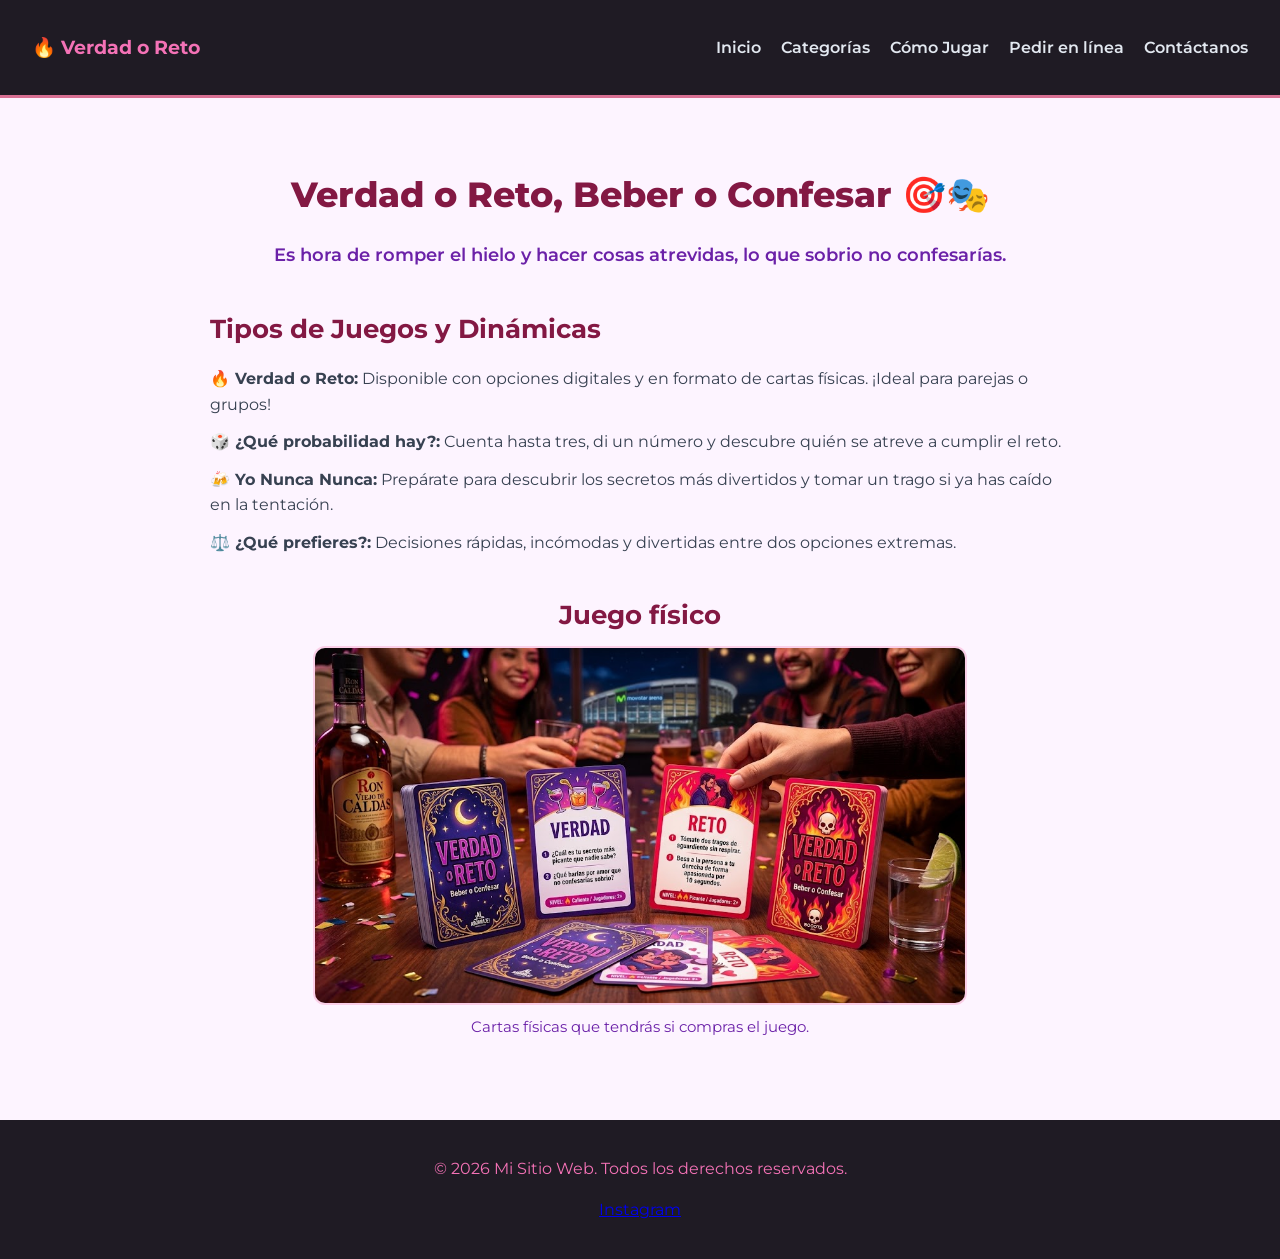
==== index.html @ 72c6db2f "Update index.html" ====
<!DOCTYPE html>
<html lang="es">
<head>
    <meta charset="UTF-8">
    <meta name="viewport" content="width=device-width, initial-scale=1.0">
    
    <link rel="preconnect" href="https://fonts.googleapis.com">
    <link rel="preconnect" href="https://fonts.gstatic.com" crossorigin>
    <link href="https://fonts.googleapis.com/css2?family=Montserrat:ital,wght@0,100..900;1,100..900&display=swap" rel="stylesheet">
    
    <link rel="stylesheet" href="styles/styles.css">
    <title>Verdad o Reto</title>
</head>
<body>

    <header>
        <p><strong>🔥 Verdad o Reto</strong></p>
        <nav>
            <ul class="nav-ul">
                <li><a href="index.html">Inicio</a></li>
                <li><a href="pages/categorias.html">Categorías</a></li>
                <li><a href="pages/como_jugar.html">Cómo Jugar</a></li>
                <li><a href="pages/pedirenlinea.html">Pedir en línea</a></li>
                <li><a href="pages/contacto.html">Contáctanos</a></li>
            </ul>
        </nav>
    </header>

    <main>
        
        <!-- Sección de Presentación -->
        <section class="hero">
            <h1>Verdad o Reto, Beber o Confesar 🎯🎭</h1>
            <p class="subtitulo-hero">Es hora de romper el hielo y hacer cosas atrevidas, lo que sobrio no confesarías.</p>
        </section>

        <!-- Sección de Información General -->
        <section class="seccion-info">
            <h2>Tipos de Juegos y Dinámicas</h2>
            <ul class="lista-juegos">
                <li>
                    <strong>🔥 Verdad o Reto:</strong> Disponible con opciones digitales y en formato de cartas físicas. ¡Ideal para parejas o grupos!
                </li>
                <li>
                    <strong>🎲 ¿Qué probabilidad hay?:</strong> Cuenta hasta tres, di un número y descubre quién se atreve a cumplir el reto.
                </li>
                <li>
                    <strong>🍻 Yo Nunca Nunca:</strong> Prepárate para descubrir los secretos más divertidos y tomar un trago si ya has caído en la tentación.
                </li>
                <li>
                    <strong>⚖️ ¿Qué prefieres?:</strong> Decisiones rápidas, incómodas y divertidas entre dos opciones extremas.
                </li>
            </ul>
        </section>

        <!-- Sección de Juego Físico con Imagen -->
        <section class="seccion-juego-fisico">
            <h2>Juego físico</h2>
            <figure>
                <img src="Assets/portada_.jpeg" alt="Fotografía del juego Verdad o Reto" class="img-portada">
                <figcaption>Cartas físicas que tendrás si compras el juego.</figcaption>
            </figure>
        </section>

    </main>

    <footer>
        <p class="p-footer">&copy; 2026 Mi Sitio Web. Todos los derechos reservados.</p>
        <ul>
           <li><a href="https://instagram.com/beber_o_confesar" target="_blank" rel="noopener noreferrer">Instagram</a></li>
        </ul>
    </footer>

</body>
</html>
---- styles/styles.css ----
/* ==========================================
   1. tipografia y base 
   ========================================== */
@import url('https://fonts.googleapis.com/css2?family=Montserrat:ital,wght@0,100..900;1,100..900&display=swap');

body {
    font-family: 'Montserrat', sans-serif;
    font-weight: 400;
    font-size: 16px;
    line-height: 1.6;
    background-color: #fdf4ff; /* Fondo sólido personalizado */
    color: #2b2b2b;
    margin: 0;
    padding: 0;
    min-height: 100vh;
    display: flex;
    flex-direction: column;
}

/* Tipografia global y jerarquoa */

h1, h2, h3, h4, p, li, label, span {
    font-family: 'Montserrat', sans-serif;
}

h1 { 
    color: #831843; /* Color Primario */
    font-size: 2.2rem;
    font-weight: 800;
    text-align: center;
    margin-bottom: 15px;
}

h2 { 
    color: #831843;
    font-size: 1.6rem;
    font-weight: 700;
    margin-top: 15px;
    margin-bottom: 10px;
}

h3 {
    color: #831843;
    font-size: 1.25rem;
    font-weight: 600;
}

p, li, label, span { 
    color: #4b5563;
    font-size: 1rem;
    font-weight: 400;
}

/* ==========================================
   2. navegación
   ========================================== */
header {
    background-color: #1f1b24; /* Color Secundario */
    color: #ffffff;
    padding: 1rem 2rem;
    display: flex;
    justify-content: space-between;
    align-items: center;
    border-bottom: 3px solid #d87093; /* Color Acento */
}

header p strong {
    color: #f472b6;
    font-size: 1.2rem;
}

.nav-ul {
    list-style: none;
    display: flex;
    gap: 20px;
    margin: 0;
    padding: 0;
}

.nav-ul li a { 
    color: #e2e8f0;
    text-decoration: none;
    font-weight: 600;
    transition: color 0.2s ease;
}

.nav-ul li a:hover {
    color: #d87093;
}

/* ==========================================
   3. contenidoss
   ========================================== */
main {
    max-width: 900px;
    margin: 40px auto;
    padding: 0 20px;
    flex: 1;
    width: 100%;
    box-sizing: border-box;
}

/* Inicio y Secciones */
.hero {
    margin-bottom: 40px;
    text-align: center;
}

.subtitulo-hero {
    color: #6b21a8;
    font-size: 1.1rem;
    font-weight: 600;
}

.seccion-info {
    margin-bottom: 40px;
    text-align: left;
}

.lista-juegos {
    list-style: none;
    padding: 0;
}

.lista-juegos li {
    margin-bottom: 12px;
    line-height: 1.6;
    color: #374151;
}

.seccion-juego-fisico {
    margin-bottom: 40px;
    text-align: center;
}

.seccion-juego-fisico figure {
    margin: 0;
}

.img-portada {
    max-width: 100%;
    width: 650px;
    border-radius: 12px;
    display: block;
    margin: 0 auto;
    border: 2px solid #fbcfe8;
}

figcaption {
    color: #6b21a8;
    font-size: 0.95rem;
    margin-top: 10px;
}

/* como jugar y reglas */
.lista-reglas {
    display: flex;
    flex-direction: column;
    gap: 15px;
}

.regla-item {
    background: #ffffff;
    padding: 16px 20px;
    border-radius: 12px;
    border: 1px solid #fbcfe8;
    display: flex;
    align-items: flex-start;
    gap: 16px;
}

.num-regla {
    background-color: #d87093;
    color: #ffffff;
    font-weight: bold;
    font-size: 1.1rem;
    min-width: 32px;
    height: 32px;
    border-radius: 50%;
    display: flex;
    align-items: center;
    justify-content: center;
    flex-shrink: 0;
}

.regla-item strong {
    color: #831843;
    font-size: 1.05rem;
    display: block;
    margin-bottom: 4px;
}

.regla-item p {
    margin: 0;
    color: #4b5563;
    font-size: 0.95rem;
    line-height: 1.4;
}

.caja-cierre-reglas {
    background-color: #ffffff;
    border: 2px dashed #d87093;
    padding: 25px;
    border-radius: 12px;
    text-align: center;
    margin-top: 20px;
}

.seccion-instruccion {
    margin-bottom: 40px;
    text-align: center;
}

.seccion-instruccion p {
    max-width: 750px;
    margin: 0 auto 20px auto;
    line-height: 1.6;
}

.seccion-instruccion figure {
    margin: 20px 0;
}

.img-instruccion {
    max-width: 100%;
    border-radius: 12px;
    display: block;
    margin: 0 auto;
}

/* ==========================================
   4. categorias
   ========================================== */
.subtitulo-catalogo {
    text-align: center;
    color: #701a75;
    margin-bottom: 40px;
    font-size: 1.1rem;
}

.cards-grid {
    display: grid;
    grid-template-columns: repeat(auto-fit, minmax(280px, 1fr));
    gap: 30px;
    margin-top: 20px;
}

.game-card {
    background: #ffffff;
    border: 2px solid #fbcfe8;
    border-radius: 16px;
    padding: 30px;
    display: flex;
    flex-direction: column;
    justify-content: flex-start;
    gap: 12px;
}

.game-card.featured {
    background-color: #faf5ff;
    border: 2px solid #c084fc;
}

.game-card h2,
.game-card .precio,
.game-card .descripcion {
    margin: 0;
}

.badge, .badge-special {
    background-color: #d87093;
    color: #ffffff;
    padding: 5px 12px;
    font-size: 0.8rem;
    font-weight: bold;
    border-radius: 20px;
    align-self: flex-start;
}

.badge-special {
    background-color: #9333ea;
}

.precio {
    font-size: 2rem;
    font-weight: bold;
    color: #831843;
}

.descripcion {
    color: #4b5563;
    font-size: 0.95rem;
}

.lista-categorias {
    list-style: none;
    padding: 0;
    margin: 10px 0;
}

.lista-categorias li {
    padding: 6px 0;
    border-bottom: 1px solid #f3e8ff;
    color: #374151;
    font-size: 0.9rem;
}

.btn-pedir {
    display: block;
    text-align: center;
    background-color: #d87093;
    color: #ffffff;
    text-decoration: none;
    padding: 12px;
    border-radius: 8px;
    font-weight: bold;
    transition: background-color 0.2s ease;
}

.btn-pedir:hover {
    background-color: #831843;
}

/* ==========================================
   5. pedir en línea, formulario  
   ========================================== */
form, .form-pedido {
    background: #ffffff;
    padding: 30px;
    border-radius: 16px;
    border: 2px solid #fbcfe8;
    margin-top: 20px;
}

form div, .campo-form {
    margin-bottom: 20px;
}

label {
    display: block;
    margin-bottom: 8px;
    font-weight: bold;
    color: #701a75;
}

input[type="text"],
input[type="email"],
input[type="tel"],
select,
textarea {
    width: 100%;
    padding: 12px;
    border: 2px solid #f472b6;
    border-radius: 8px;
    background-color: #ffffff;
    font-size: 1rem;
    box-sizing: border-box;
}

input:focus, select:focus, textarea:focus {
    outline: none;
    border-color: #831843;
}

button[type="submit"] {
    width: 100%;
    background-color: #d87093;
    color: #ffffff;
    border: none;
    padding: 14px;
    font-size: 1.1rem;
    font-weight: bold;
    border-radius: 8px;
    cursor: pointer;
    transition: background-color 0.2s ease;
}

button[type="submit"]:hover {
    background-color: #831843;
}

/* ==========================================
   6. pie de página
   ========================================== */
.seccion-categoria {
    margin-bottom: 35px;
}

.articulo-categoria {
    background: #ffffff;
    border: 2px solid #fbcfe8;
    border-radius: 16px;
    padding: 24px;
    margin-top: 15px;
}

.img-categoria {
    max-width: 100%;
    width: 500px;
    border-radius: 12px;
    display: block;
    margin: 0 auto;
}

footer {
    background-color: #1f1b24;
    color: #cbd5e1;
    text-align: center;
    padding: 20px;
    margin-top: auto;
}

footer ul {
    list-style: none;
    display: flex;
    justify-content: center;
    gap: 15px;
    padding: 0;
    margin-top: 10px;
}

.p-footer { 
    color: #f472b6;
}
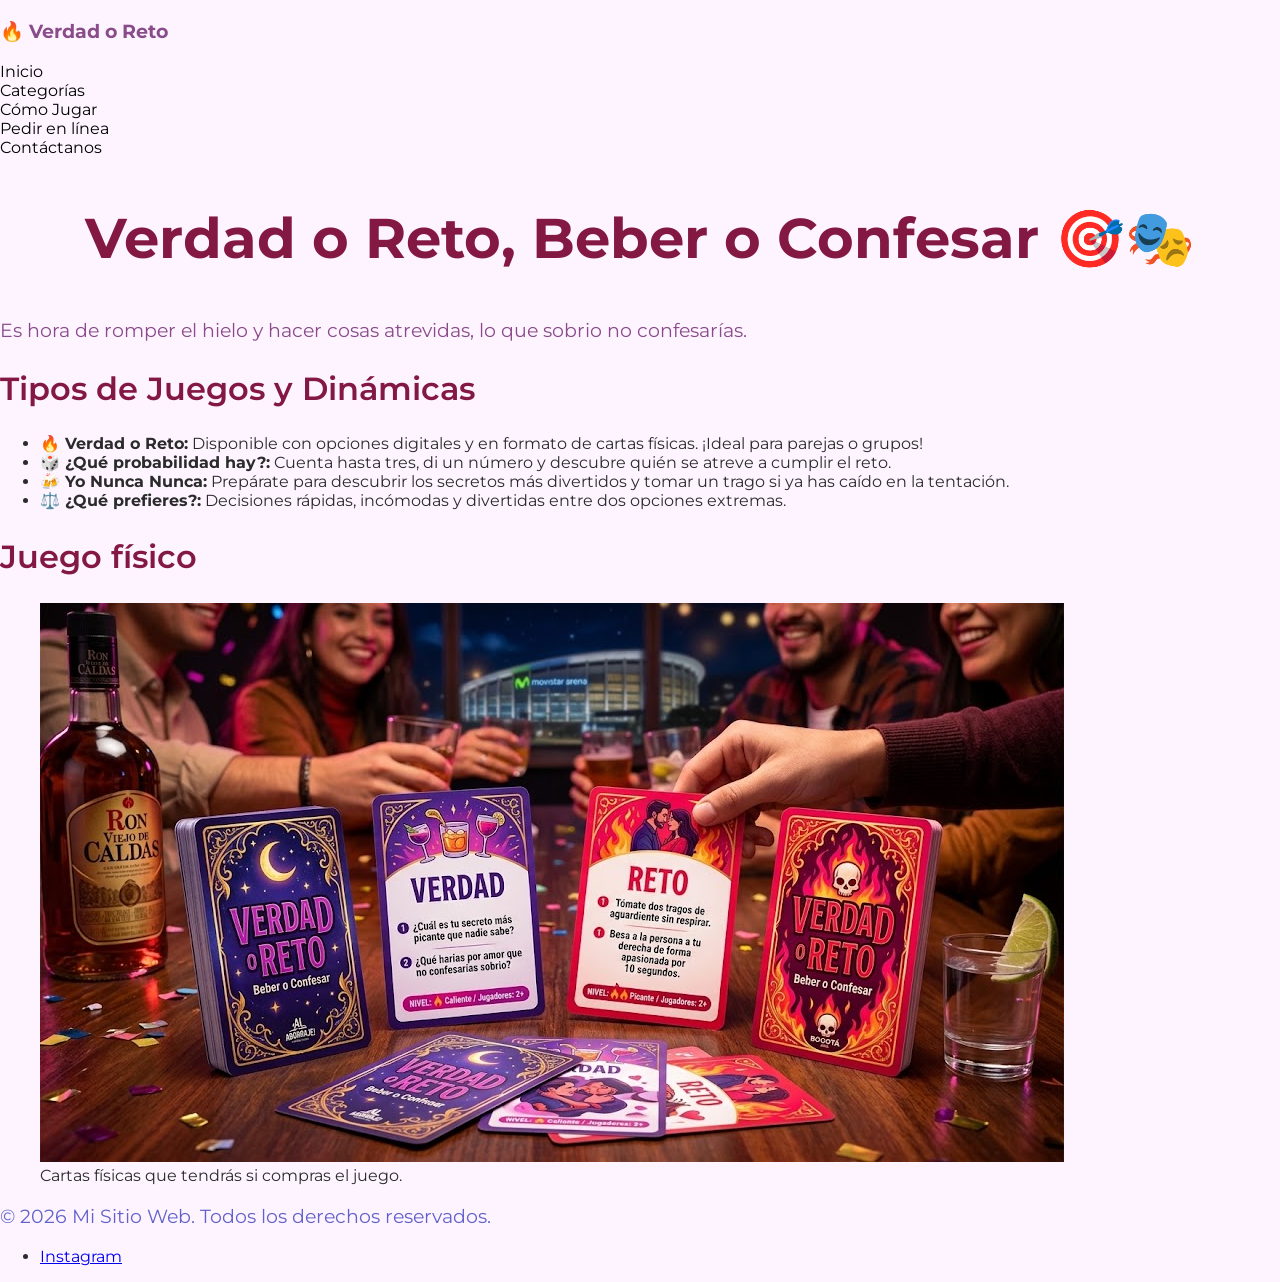
==== commit c58a11bf: "Update index.html" ====
--- a/index.html
+++ b/index.html
@@ -29,15 +29,15 @@
     <main>
         
         <!-- Sección de Presentación -->
-        <section class="hero">
+        <section>
             <h1>Verdad o Reto, Beber o Confesar 🎯🎭</h1>
-            <p class="subtitulo-hero">Es hora de romper el hielo y hacer cosas atrevidas, lo que sobrio no confesarías.</p>
+            <p>Es hora de romper el hielo y hacer cosas atrevidas, lo que sobrio no confesarías.</p>
         </section>
 
         <!-- Sección de Información General -->
-        <section class="seccion-info">
+        <section>
             <h2>Tipos de Juegos y Dinámicas</h2>
-            <ul class="lista-juegos">
+            <ul>
                 <li>
                     <strong>🔥 Verdad o Reto:</strong> Disponible con opciones digitales y en formato de cartas físicas. ¡Ideal para parejas o grupos!
                 </li>
@@ -54,10 +54,10 @@
         </section>
 
         <!-- Sección de Juego Físico con Imagen -->
-        <section class="seccion-juego-fisico">
+        <section>
             <h2>Juego físico</h2>
             <figure>
-                <img src="Assets/portada_.jpeg" alt="Fotografía del juego Verdad o Reto" class="img-portada">
+                <img src="Assets/portada_.jpeg" alt="Fotografía del juego Verdad o Reto">
                 <figcaption>Cartas físicas que tendrás si compras el juego.</figcaption>
             </figure>
         </section>
@@ -67,9 +67,12 @@
     <footer>
         <p class="p-footer">&copy; 2026 Mi Sitio Web. Todos los derechos reservados.</p>
         <ul>
-           <li><a href="https://instagram.com/beber_o_confesar" target="_blank" rel="noopener noreferrer">Instagram</a></li>
+            <li><a href="https://instagram.com/beber_o_confesar" target="_blank" rel="noopener noreferrer">Instagram</a></li>
         </ul>
     </footer>
 
 </body>
 </html>
+
+</body>
+</html>
--- a/styles/styles.css
+++ b/styles/styles.css
@@ -1,425 +1,56 @@
-
 /* ==========================================
-   1. tipografia y base 
+   Estilos generales y tipografía
    ========================================== */
 @import url('https://fonts.googleapis.com/css2?family=Montserrat:ital,wght@0,100..900;1,100..900&display=swap');
 
+/* 1rem = 16px */
 body {
-    font-family: 'Montserrat', sans-serif;
-    font-weight: 400;
-    font-size: 16px;
-    line-height: 1.6;
-    background-color: #fdf4ff; /* Fondo sólido personalizado */
+    font-family: "Montserrat", sans-serif;
+    background-color: #fdf4ff; /* Fondo personalizado sólido */
     color: #2b2b2b;
     margin: 0;
     padding: 0;
-    min-height: 100vh;
-    display: flex;
-    flex-direction: column;
 }
 
-/* Tipografia global y jerarquoa */
-
-h1, h2, h3, h4, p, li, label, span {
-    font-family: 'Montserrat', sans-serif;
-}
-
+/* ==========================================
+   Titulos y textos
+   ========================================== */
 h1 { 
-    color: #831843; /* Color Primario */
-    font-size: 2.2rem;
-    font-weight: 800;
+    color: #831843; /* Color primario en HEX */
+    font-size: 3.5rem;
+    font-weight: 700;
     text-align: center;
-    margin-bottom: 15px;
 }
 
 h2 { 
-    color: #831843;
-    font-size: 1.6rem;
-    font-weight: 700;
-    margin-top: 15px;
-    margin-bottom: 10px;
-}
-
-h3 {
-    color: #831843;
-    font-size: 1.25rem;
+    color: #831843; /* Color primario */
+    font-size: 2rem;
     font-weight: 600;
 }
 
-p, li, label, span { 
-    color: #4b5563;
-    font-size: 1rem;
+p { 
+    color: #894b89; /* Color secundario */
+    font-size: 1.2rem;
     font-weight: 400;
 }
 
 /* ==========================================
-   2. navegación
+   Navegación y pie de página
    ========================================== */
-header {
-    background-color: #1f1b24; /* Color Secundario */
-    color: #ffffff;
-    padding: 1rem 2rem;
-    display: flex;
-    justify-content: space-between;
-    align-items: center;
-    border-bottom: 3px solid #d87093; /* Color Acento */
-}
-
-header p strong {
-    color: #f472b6;
-    font-size: 1.2rem;
+.p-footer { 
+    color: #6262ca; /* Color de acento */
 }
 
 .nav-ul {
+    padding: 0;
+    margin: 0;
+}
+
+.nav-ul li { 
     list-style: none;
-    display: flex;
-    gap: 20px;
-    margin: 0;
-    padding: 0;
 }
 
 .nav-ul li a { 
-    color: #e2e8f0;
+    color: #000000;
     text-decoration: none;
-    font-weight: 600;
-    transition: color 0.2s ease;
 }
-
-.nav-ul li a:hover {
-    color: #d87093;
-}
-
-/* ==========================================
-   3. contenidoss
-   ========================================== */
-main {
-    max-width: 900px;
-    margin: 40px auto;
-    padding: 0 20px;
-    flex: 1;
-    width: 100%;
-    box-sizing: border-box;
-}
-
-/* Inicio y Secciones */
-.hero {
-    margin-bottom: 40px;
-    text-align: center;
-}
-
-.subtitulo-hero {
-    color: #6b21a8;
-    font-size: 1.1rem;
-    font-weight: 600;
-}
-
-.seccion-info {
-    margin-bottom: 40px;
-    text-align: left;
-}
-
-.lista-juegos {
-    list-style: none;
-    padding: 0;
-}
-
-.lista-juegos li {
-    margin-bottom: 12px;
-    line-height: 1.6;
-    color: #374151;
-}
-
-.seccion-juego-fisico {
-    margin-bottom: 40px;
-    text-align: center;
-}
-
-.seccion-juego-fisico figure {
-    margin: 0;
-}
-
-.img-portada {
-    max-width: 100%;
-    width: 650px;
-    border-radius: 12px;
-    display: block;
-    margin: 0 auto;
-    border: 2px solid #fbcfe8;
-}
-
-figcaption {
-    color: #6b21a8;
-    font-size: 0.95rem;
-    margin-top: 10px;
-}
-
-/* como jugar y reglas */
-.lista-reglas {
-    display: flex;
-    flex-direction: column;
-    gap: 15px;
-}
-
-.regla-item {
-    background: #ffffff;
-    padding: 16px 20px;
-    border-radius: 12px;
-    border: 1px solid #fbcfe8;
-    display: flex;
-    align-items: flex-start;
-    gap: 16px;
-}
-
-.num-regla {
-    background-color: #d87093;
-    color: #ffffff;
-    font-weight: bold;
-    font-size: 1.1rem;
-    min-width: 32px;
-    height: 32px;
-    border-radius: 50%;
-    display: flex;
-    align-items: center;
-    justify-content: center;
-    flex-shrink: 0;
-}
-
-.regla-item strong {
-    color: #831843;
-    font-size: 1.05rem;
-    display: block;
-    margin-bottom: 4px;
-}
-
-.regla-item p {
-    margin: 0;
-    color: #4b5563;
-    font-size: 0.95rem;
-    line-height: 1.4;
-}
-
-.caja-cierre-reglas {
-    background-color: #ffffff;
-    border: 2px dashed #d87093;
-    padding: 25px;
-    border-radius: 12px;
-    text-align: center;
-    margin-top: 20px;
-}
-
-.seccion-instruccion {
-    margin-bottom: 40px;
-    text-align: center;
-}
-
-.seccion-instruccion p {
-    max-width: 750px;
-    margin: 0 auto 20px auto;
-    line-height: 1.6;
-}
-
-.seccion-instruccion figure {
-    margin: 20px 0;
-}
-
-.img-instruccion {
-    max-width: 100%;
-    border-radius: 12px;
-    display: block;
-    margin: 0 auto;
-}
-
-/* ==========================================
-   4. categorias
-   ========================================== */
-.subtitulo-catalogo {
-    text-align: center;
-    color: #701a75;
-    margin-bottom: 40px;
-    font-size: 1.1rem;
-}
-
-.cards-grid {
-    display: grid;
-    grid-template-columns: repeat(auto-fit, minmax(280px, 1fr));
-    gap: 30px;
-    margin-top: 20px;
-}
-
-.game-card {
-    background: #ffffff;
-    border: 2px solid #fbcfe8;
-    border-radius: 16px;
-    padding: 30px;
-    display: flex;
-    flex-direction: column;
-    justify-content: flex-start;
-    gap: 12px;
-}
-
-.game-card.featured {
-    background-color: #faf5ff;
-    border: 2px solid #c084fc;
-}
-
-.game-card h2,
-.game-card .precio,
-.game-card .descripcion {
-    margin: 0;
-}
-
-.badge, .badge-special {
-    background-color: #d87093;
-    color: #ffffff;
-    padding: 5px 12px;
-    font-size: 0.8rem;
-    font-weight: bold;
-    border-radius: 20px;
-    align-self: flex-start;
-}
-
-.badge-special {
-    background-color: #9333ea;
-}
-
-.precio {
-    font-size: 2rem;
-    font-weight: bold;
-    color: #831843;
-}
-
-.descripcion {
-    color: #4b5563;
-    font-size: 0.95rem;
-}
-
-.lista-categorias {
-    list-style: none;
-    padding: 0;
-    margin: 10px 0;
-}
-
-.lista-categorias li {
-    padding: 6px 0;
-    border-bottom: 1px solid #f3e8ff;
-    color: #374151;
-    font-size: 0.9rem;
-}
-
-.btn-pedir {
-    display: block;
-    text-align: center;
-    background-color: #d87093;
-    color: #ffffff;
-    text-decoration: none;
-    padding: 12px;
-    border-radius: 8px;
-    font-weight: bold;
-    transition: background-color 0.2s ease;
-}
-
-.btn-pedir:hover {
-    background-color: #831843;
-}
-
-/* ==========================================
-   5. pedir en línea, formulario  
-   ========================================== */
-form, .form-pedido {
-    background: #ffffff;
-    padding: 30px;
-    border-radius: 16px;
-    border: 2px solid #fbcfe8;
-    margin-top: 20px;
-}
-
-form div, .campo-form {
-    margin-bottom: 20px;
-}
-
-label {
-    display: block;
-    margin-bottom: 8px;
-    font-weight: bold;
-    color: #701a75;
-}
-
-input[type="text"],
-input[type="email"],
-input[type="tel"],
-select,
-textarea {
-    width: 100%;
-    padding: 12px;
-    border: 2px solid #f472b6;
-    border-radius: 8px;
-    background-color: #ffffff;
-    font-size: 1rem;
-    box-sizing: border-box;
-}
-
-input:focus, select:focus, textarea:focus {
-    outline: none;
-    border-color: #831843;
-}
-
-button[type="submit"] {
-    width: 100%;
-    background-color: #d87093;
-    color: #ffffff;
-    border: none;
-    padding: 14px;
-    font-size: 1.1rem;
-    font-weight: bold;
-    border-radius: 8px;
-    cursor: pointer;
-    transition: background-color 0.2s ease;
-}
-
-button[type="submit"]:hover {
-    background-color: #831843;
-}
-
-/* ==========================================
-   6. pie de página
-   ========================================== */
-.seccion-categoria {
-    margin-bottom: 35px;
-}
-
-.articulo-categoria {
-    background: #ffffff;
-    border: 2px solid #fbcfe8;
-    border-radius: 16px;
-    padding: 24px;
-    margin-top: 15px;
-}
-
-.img-categoria {
-    max-width: 100%;
-    width: 500px;
-    border-radius: 12px;
-    display: block;
-    margin: 0 auto;
-}
-
-footer {
-    background-color: #1f1b24;
-    color: #cbd5e1;
-    text-align: center;
-    padding: 20px;
-    margin-top: auto;
-}
-
-footer ul {
-    list-style: none;
-    display: flex;
-    justify-content: center;
-    gap: 15px;
-    padding: 0;
-    margin-top: 10px;
-}
-
-.p-footer { 
-    color: #f472b6;
-}
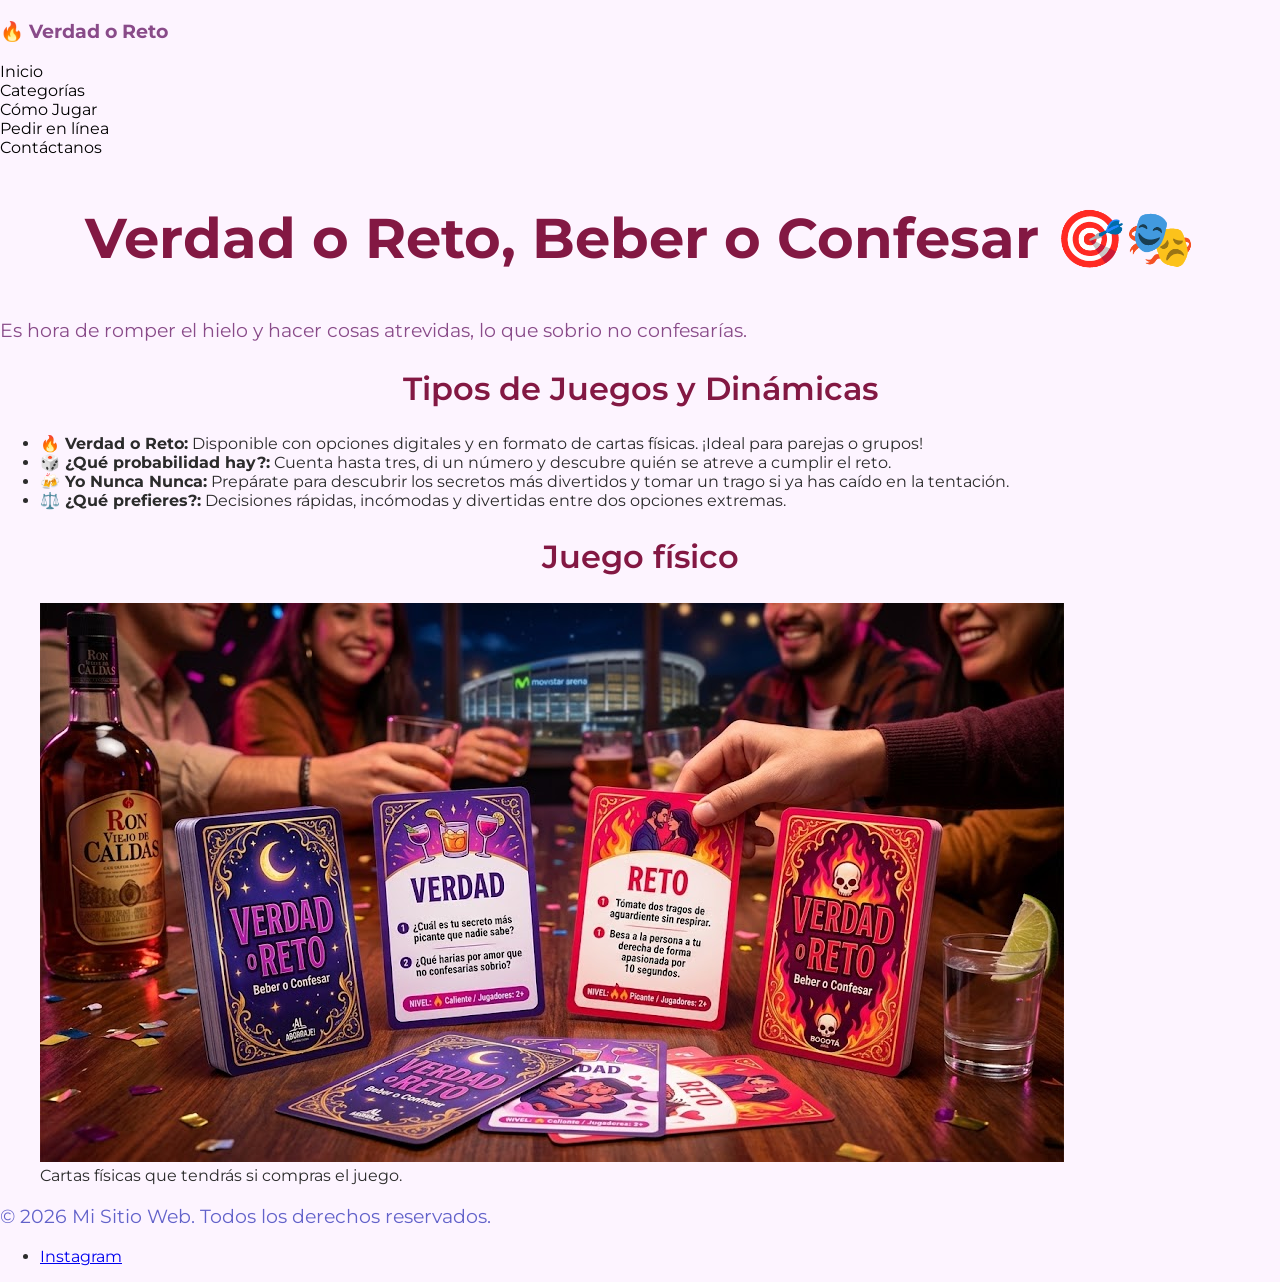
==== commit d2298113: "Add files via upload" ====
--- a/index.html
+++ b/index.html
@@ -72,7 +72,4 @@
     </footer>
 
 </body>
-</html>
-
-</body>
-</html>
+</html>
--- a/styles/styles.css
+++ b/styles/styles.css
@@ -26,6 +26,7 @@
     color: #831843; /* Color primario */
     font-size: 2rem;
     font-weight: 600;
+     text-align: center;
 }
 
 p { 
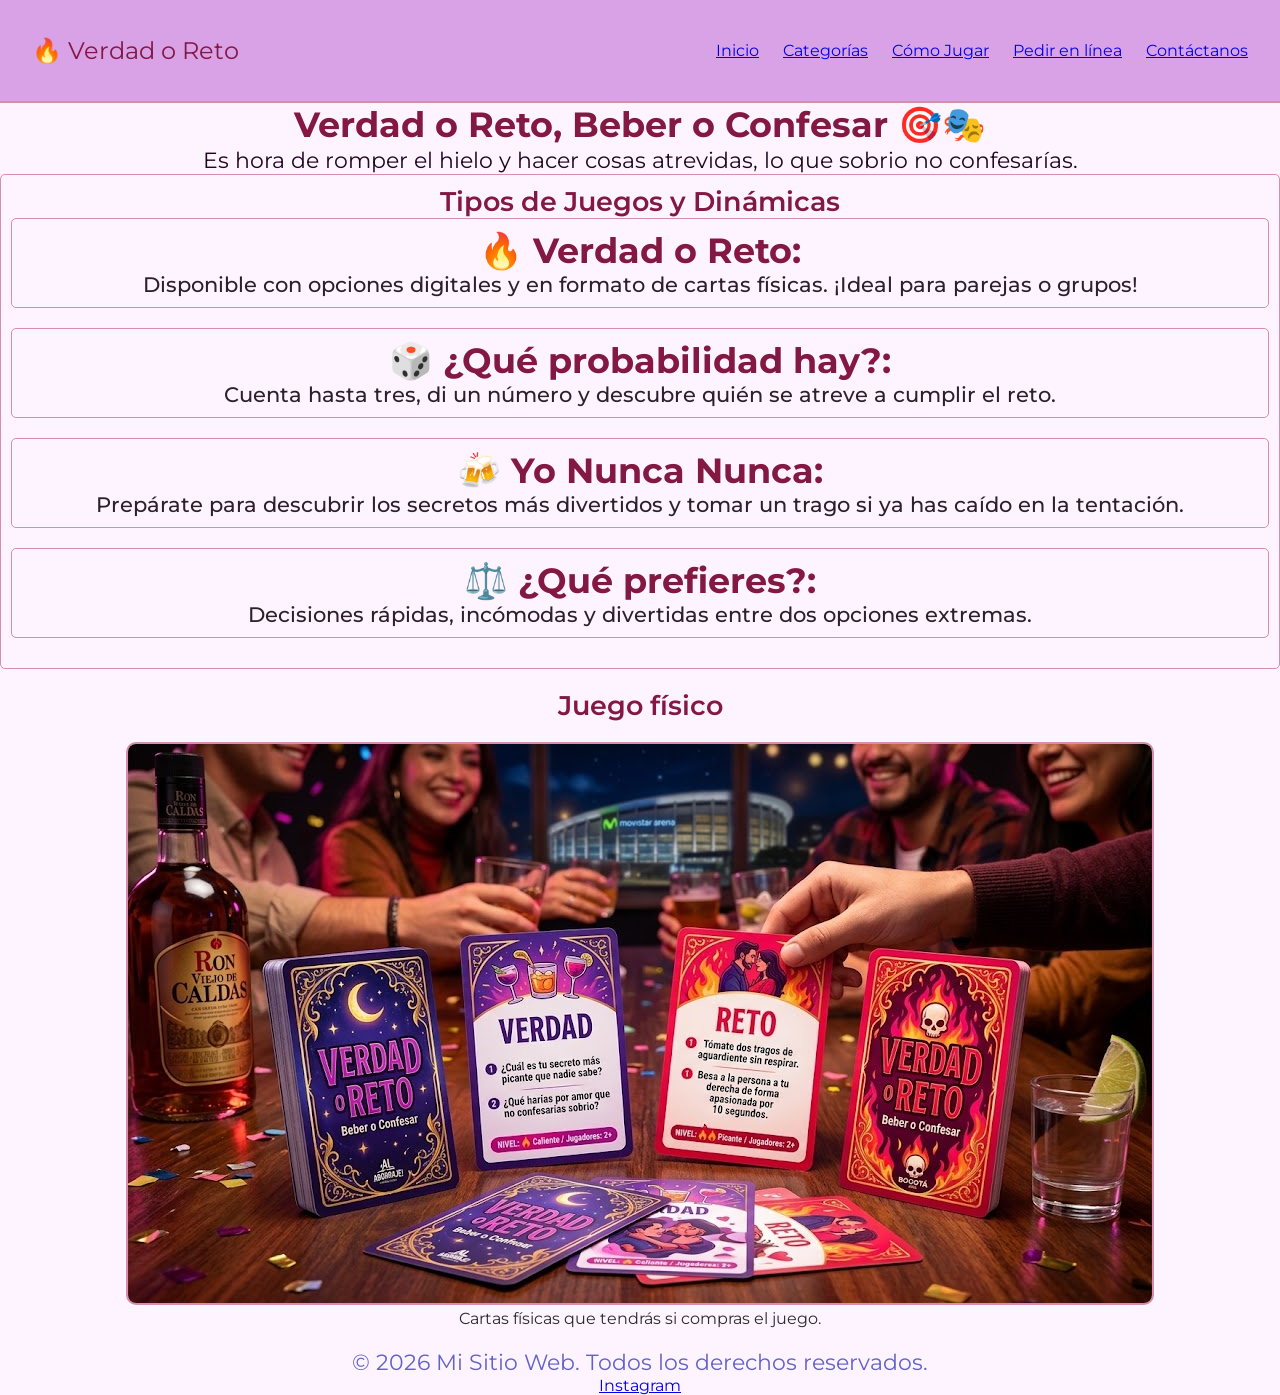
==== commit 794bb59b: "Update index.html" ====
--- a/index.html
+++ b/index.html
@@ -4,17 +4,15 @@
     <meta charset="UTF-8">
     <meta name="viewport" content="width=device-width, initial-scale=1.0">
     
-    <link rel="preconnect" href="https://fonts.googleapis.com">
-    <link rel="preconnect" href="https://fonts.gstatic.com" crossorigin>
-    <link href="https://fonts.googleapis.com/css2?family=Montserrat:ital,wght@0,100..900;1,100..900&display=swap" rel="stylesheet">
-    
+
     <link rel="stylesheet" href="styles/styles.css">
     <title>Verdad o Reto</title>
 </head>
 <body>
 
-    <header>
-        <p><strong>🔥 Verdad o Reto</strong></p>
+<header class="header">
+    <div class="nav">
+        <div class="logo"><strong>🔥 Verdad o Reto</strong></div>
         <nav>
             <ul class="nav-ul">
                 <li><a href="index.html">Inicio</a></li>
@@ -24,7 +22,8 @@
                 <li><a href="pages/contacto.html">Contáctanos</a></li>
             </ul>
         </nav>
-    </header>
+    </div>
+</header>
 
     <main>
         
@@ -35,20 +34,20 @@
         </section>
 
         <!-- Sección de Información General -->
-        <section>
+        <section class="presentation">
             <h2>Tipos de Juegos y Dinámicas</h2>
             <ul>
-                <li>
-                    <strong>🔥 Verdad o Reto:</strong> Disponible con opciones digitales y en formato de cartas físicas. ¡Ideal para parejas o grupos!
+                <li class="juego-section">
+                    <h1>🔥 Verdad o Reto:</h1> <h3>Disponible con opciones digitales y en formato de cartas físicas. ¡Ideal para parejas o grupos!</h3>
                 </li>
-                <li>
-                    <strong>🎲 ¿Qué probabilidad hay?:</strong> Cuenta hasta tres, di un número y descubre quién se atreve a cumplir el reto.
+                <li class="juego-section">
+                    <h1>🎲 ¿Qué probabilidad hay?:</h1> <h3> Cuenta hasta tres, di un número y descubre quién se atreve a cumplir el reto.</h3>
                 </li>
-                <li>
-                    <strong>🍻 Yo Nunca Nunca:</strong> Prepárate para descubrir los secretos más divertidos y tomar un trago si ya has caído en la tentación.
+                <li class="juego-section">
+                    <h1>🍻 Yo Nunca Nunca:</h1> <h3>Prepárate para descubrir los secretos más divertidos y tomar un trago si ya has caído en la tentación.</h3>
                 </li>
-                <li>
-                    <strong>⚖️ ¿Qué prefieres?:</strong> Decisiones rápidas, incómodas y divertidas entre dos opciones extremas.
+                <li class="juego-section">
+                    <h1>⚖️ ¿Qué prefieres?:</h1> <h3>Decisiones rápidas, incómodas y divertidas entre dos opciones extremas.</h3>
                 </li>
             </ul>
         </section>
@@ -56,7 +55,7 @@
         <!-- Sección de Juego Físico con Imagen -->
         <section>
             <h2>Juego físico</h2>
-            <figure>
+            <figure class="images-1">
                 <img src="Assets/portada_.jpeg" alt="Fotografía del juego Verdad o Reto">
                 <figcaption>Cartas físicas que tendrás si compras el juego.</figcaption>
             </figure>
@@ -72,4 +71,4 @@
     </footer>
 
 </body>
-</html>+</html>
--- a/styles/styles.css
+++ b/styles/styles.css
@@ -2,6 +2,15 @@
    Estilos generales y tipografía
    ========================================== */
 @import url('https://fonts.googleapis.com/css2?family=Montserrat:ital,wght@0,100..900;1,100..900&display=swap');
+
+* {
+    margin: 0;
+    padding: 0;
+    box-sizing: border-box;
+}
+* { 
+    list-style: none;
+}
 
 /* 1rem = 16px */
 body {
@@ -12,27 +21,90 @@
     padding: 0;
 }
 
+header {
+    background-color: #d9a1e6; /* fondo */
+    padding: 1.25rem 0;
+    text-align: center;
+    border-bottom: 0.125rem solid #d68eab; /* Linea de separacion */
+}
+.nav {
+  display: flex;
+  justify-content: space-between;
+  align-items: center;
+  padding: 1rem 2rem;
+}   
+.nav-ul {
+  display: flex;
+  margin: 0;
+  padding: 0;
+  list-style: none;
+  gap: 1.5rem;
+}
 /* ==========================================
    Titulos y textos
    ========================================== */
 h1 { 
     color: #831843; /* Color primario en HEX */
-    font-size: 3.5rem;
+    font-size: 2.2rem;
     font-weight: 700;
     text-align: center;
 }
 
 h2 { 
     color: #831843; /* Color primario */
-    font-size: 2rem;
+    font-size: 1.7rem;
     font-weight: 600;
-     text-align: center;
+    text-align: center;
+}
+
+h3 { 
+    color: #2e1f2d; /* Color primario */
+    font-size: 1.3rem;
+    font-weight: 500;
+    text-align: center;
+}
+ol {
+    color: #7b1b8f; /* Color secundario */
+    list-style-position: inside;
+    text-align: center;
+    padding: 0;
+    font-size: 1.3rem;
+}
+ol li {
+    font-size: 1.3rem;
+}
+li div {
+    text-align: center;
+}
+
+strong { 
+    color: #831843;
+    font-weight: 400;
+    font-size: 1.5rem;
 }
 
 p { 
-    color: #894b89; /* Color secundario */
-    font-size: 1.2rem;
+    color: #200720; /* Color secundario */
+    font-size: 1.4rem;
     font-weight: 400;
+    text-align: center;
+}
+li {
+    text-align: center;
+}
+
+/* ==========================================
+   Imágenes
+   ========================================== */
+figure {
+    text-align: center;
+    margin: 20px 0;
+}
+.images-1 img {
+    width: auto;
+    height: auto;
+    border: 0.125rem solid #d68eab; /* Borde de la imagen */
+    border-radius: 10px; /* Bordes redondeados */  
 }
 
 /* ==========================================
@@ -42,16 +114,100 @@
     color: #6262ca; /* Color de acento */
 }
 
-.nav-ul {
-    padding: 0;
-    margin: 0;
-}
-
-.nav-ul li { 
-    list-style: none;
-}
-
-.nav-ul li a { 
-    color: #000000;
-    text-decoration: none;
-}
+
+/* ==========================================
+   margenes y fondos
+   ========================================== */
+.contrato-todosi {
+border : 1rem solid #b180b9;
+background-color: #ebbaf5;
+}
+.jugar-section {
+  padding: 20px;
+}
+
+/* ==========================================
+   Catalogo de pedir en linea
+   ========================================== */
+.catalogo-grid {
+    display: flex;
+    flex-wrap: wrap;
+    justify-content: center;
+    gap: 20px;
+    padding: 20px;
+}
+.juego-card {
+    background-color: #fdf4ff;
+    border: 1px solid #d68eab;
+    border-radius: 10px;
+    padding: 20px;
+    width: 300px;
+    text-align: center;
+}
+.juego-card h3 {
+    color: #831843;
+    font-size: 1.5rem;
+    margin-bottom: 10px;
+}
+.juego-card h2 {    
+    color: #2e1f2d;
+    font-size: 1.8rem;
+    margin-bottom: 10px;
+}
+.juego-card p {             
+    color: #200720;
+    font-size: 1.2rem;
+    margin-bottom: 10px;
+}
+.precio {
+    color: #831843;
+    font-size: 1.5rem;
+    font-weight: bold;
+}          
+/* ==========================================
+   Formulario para pedir en linea
+   ========================================== */
+ .formulario-section {
+  flex: 1;
+ min-width: 300px;
+  max-width: 550px;
+}
+.datos {
+    margin-bottom: 15px;
+    border: none;
+    padding: 0;
+}
+.datos label {
+    display: block;
+    margin-bottom: 5px;
+    font-weight: bold;
+}
+.datos input,
+.datos select,
+.datos textarea {
+    width: 100%;
+    padding: 10px;
+    border: 1px solid #d68eab;
+    border-radius: 5px;
+    font-size: 1rem;
+}
+.juego-section {
+    margin-bottom: 20px;
+    padding: 10px;
+    border: 1px solid #d68eab;
+    border-radius: 5px;
+}
+.presentation {
+    margin-bottom: 20px;
+    padding: 10px;
+    border: 1px solid #d68eab;
+    border-radius: 5px;
+}
+.pedido {
+    display: flex;
+    flex-wrap: wrap;
+    justify-content: center;
+    margin: 20px;
+    padding: 20px;
+}
+
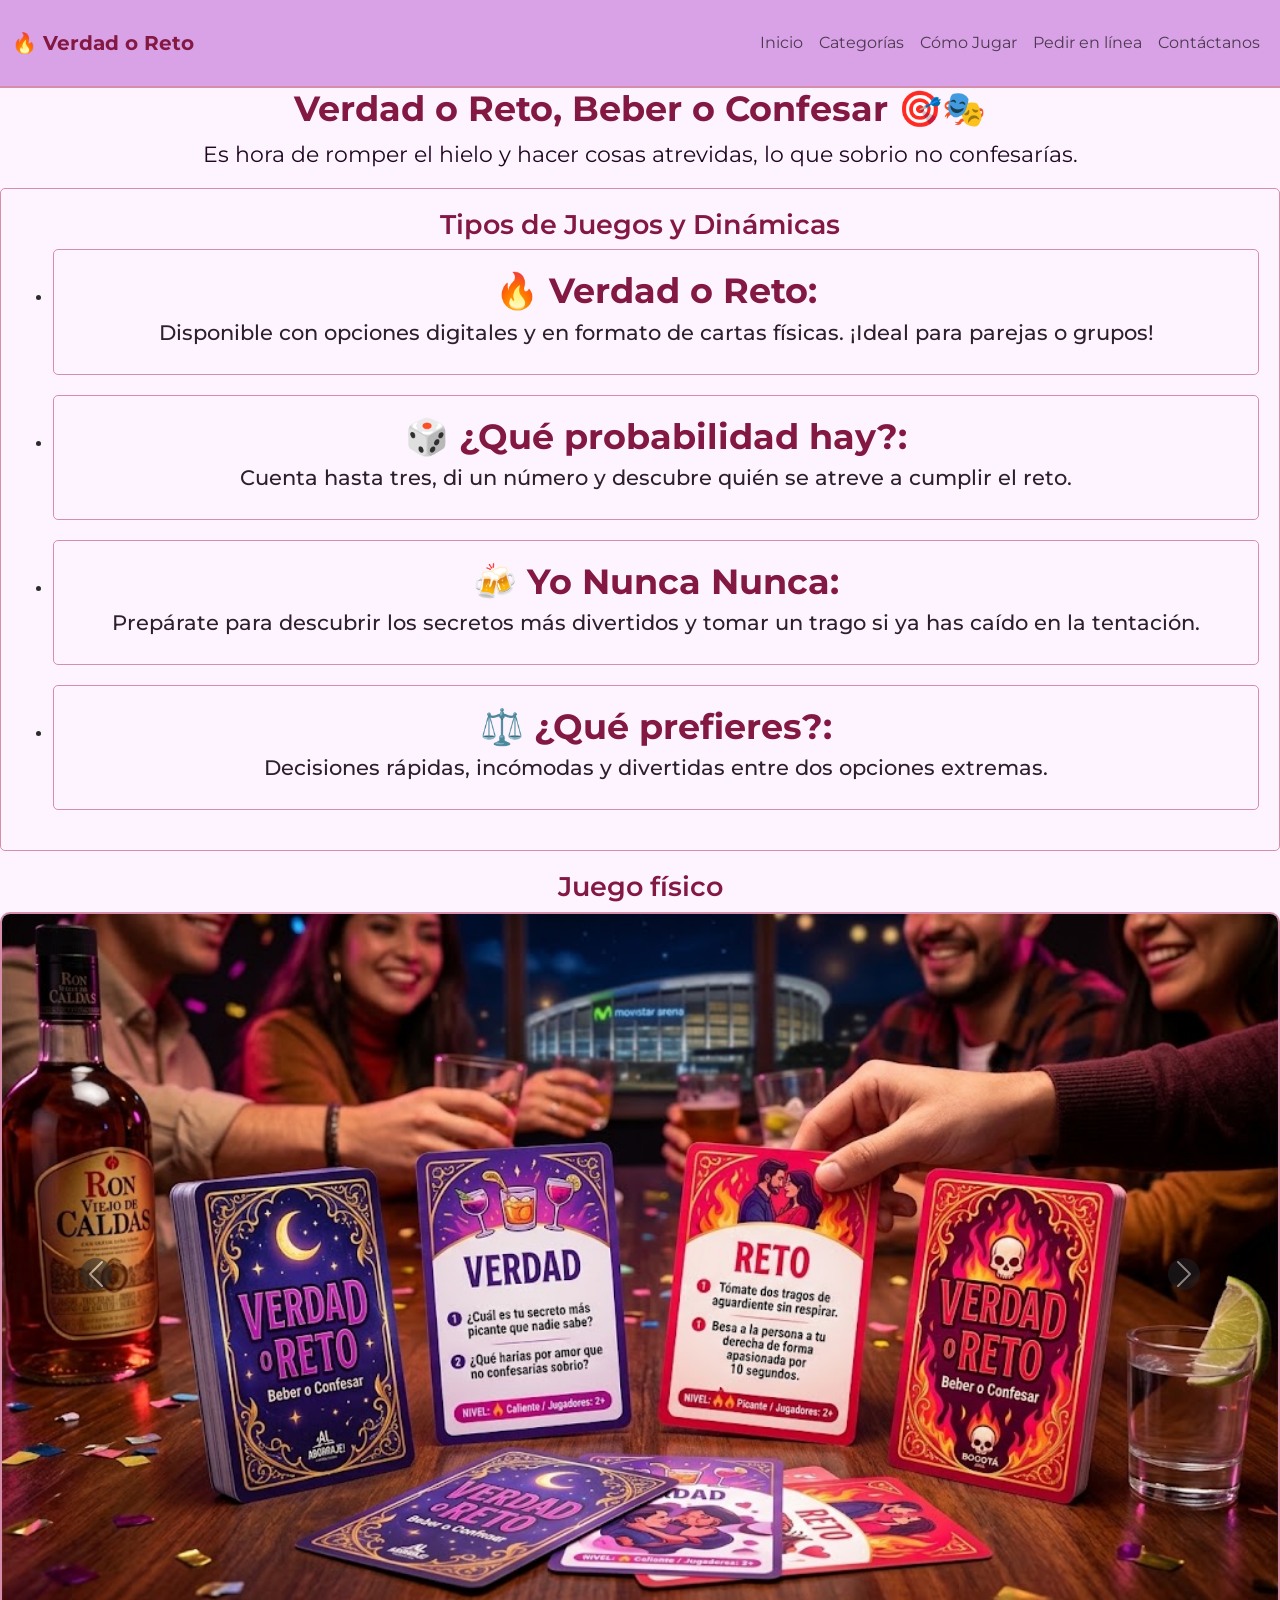
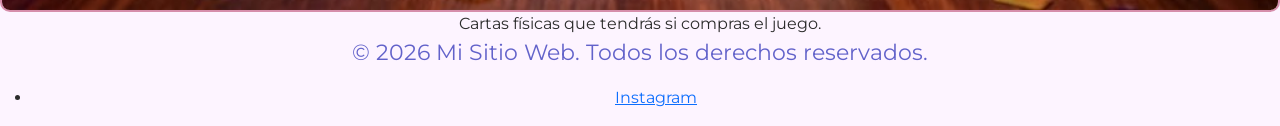
==== commit eae0e621: "Update index.html" ====
--- a/index.html
+++ b/index.html
@@ -3,72 +3,108 @@
 <head>
     <meta charset="UTF-8">
     <meta name="viewport" content="width=device-width, initial-scale=1.0">
-    
-
+     <!--BOOTSTRAP-->
+     <link href="https://cdn.jsdelivr.net/npm/bootstrap@5.3.3/dist/css/bootstrap.min.css" rel="stylesheet" integrity="sha384-QWTKZyjpPEjISv5WaRU9OFeRpok6YctnYmDr5pNlyT2bRjXh0JMhjY6hW+ALEwIH" crossorigin="anonymous">
     <link rel="stylesheet" href="styles/styles.css">
     <title>Verdad o Reto</title>
 </head>
 <body>
 
-<header class="header">
-    <div class="nav">
-        <div class="logo"><strong>🔥 Verdad o Reto</strong></div>
-        <nav>
-            <ul class="nav-ul">
-                <li><a href="index.html">Inicio</a></li>
-                <li><a href="pages/categorias.html">Categorías</a></li>
-                <li><a href="pages/como_jugar.html">Cómo Jugar</a></li>
-                <li><a href="pages/pedirenlinea.html">Pedir en línea</a></li>
-                <li><a href="pages/contacto.html">Contáctanos</a></li>
-            </ul>
+<header>
+        <nav class="navbar navbar-expand-lg" style="background-color: #d9a1e6;">
+            <div class="container-fluid">
+                <!-- Tu logo -->
+                <a class="navbar-brand" href="index.html" style="color: #831843; font-weight: bold;">🔥 Verdad o Reto</a>
+                
+                <!-- Botón hamburguesa para mobile -->
+                <button class="navbar-toggler" type="button" data-bs-toggle="collapse" data-bs-target="#navbarNav" aria-controls="navbarNav" aria-expanded="false" aria-label="Toggle navigation">
+                    <span class="navbar-toggler-icon"></span>
+                </button>
+                
+                <!-- adaptación links -->
+                <div class="collapse navbar-collapse justify-content-end" id="navbarNav">
+                    <ul class="navbar-nav">
+                        <li class="nav-item"><a class="nav-link" href="index.html">Inicio</a></li>
+                        <li class="nav-item"><a class="nav-link" href="pages/categorias.html">Categorías</a></li>
+                        <li class="nav-item"><a class="nav-link" href="pages/como_jugar.html">Cómo Jugar</a></li>
+                        <li class="nav-item"><a class="nav-link" href="pages/pedirenlinea.html">Pedir en línea</a></li>
+                        <li class="nav-item"><a class="nav-link" href="pages/contacto.html">Contáctanos</a></li>
+                    </ul>
+                </div>
+            </div>
         </nav>
-    </div>
-</header>
+    </header>
 
-    <main>
-        
-        <!-- Sección de Presentación -->
-        <section>
-            <h1>Verdad o Reto, Beber o Confesar 🎯🎭</h1>
-            <p>Es hora de romper el hielo y hacer cosas atrevidas, lo que sobrio no confesarías.</p>
-        </section>
+   <main>
+        <div class="home-grid">
+            <!-- Sección de Presentación -->
+            <section class="home-hero">
+                <h1>Verdad o Reto, Beber o Confesar 🎯🎭</h1>
+                <p>Es hora de romper el hielo y hacer cosas atrevidas, lo que sobrio no confesarías.</p>
+            </section>
 
-        <!-- Sección de Información General -->
-        <section class="presentation">
-            <h2>Tipos de Juegos y Dinámicas</h2>
-            <ul>
-                <li class="juego-section">
-                    <h1>🔥 Verdad o Reto:</h1> <h3>Disponible con opciones digitales y en formato de cartas físicas. ¡Ideal para parejas o grupos!</h3>
-                </li>
-                <li class="juego-section">
-                    <h1>🎲 ¿Qué probabilidad hay?:</h1> <h3> Cuenta hasta tres, di un número y descubre quién se atreve a cumplir el reto.</h3>
-                </li>
-                <li class="juego-section">
-                    <h1>🍻 Yo Nunca Nunca:</h1> <h3>Prepárate para descubrir los secretos más divertidos y tomar un trago si ya has caído en la tentación.</h3>
-                </li>
-                <li class="juego-section">
-                    <h1>⚖️ ¿Qué prefieres?:</h1> <h3>Decisiones rápidas, incómodas y divertidas entre dos opciones extremas.</h3>
-                </li>
-            </ul>
-        </section>
+            <!-- Sección de Información General -->
+            <section class="home-info presentation">
+                <h2>Tipos de Juegos y Dinámicas</h2>
+                <ul>
+                    <li class="juego-section">
+                        <h1>🔥 Verdad o Reto:</h1> <h3>Disponible con opciones digitales y en formato de cartas físicas. ¡Ideal para parejas o grupos!</h3>
+                    </li>
+                    <li class="juego-section">
+                        <h1>🎲 ¿Qué probabilidad hay?:</h1> <h3> Cuenta hasta tres, di un número y descubre quién se atreve a cumplir el reto.</h3>
+                    </li>
+                    <li class="juego-section">
+                        <h1>🍻 Yo Nunca Nunca:</h1> <h3>Prepárate para descubrir los secretos más divertidos y tomar un trago si ya has caído en la tentación.</h3>
+                    </li>
+                    <li class="juego-section">
+                        <h1>⚖️ ¿Qué prefieres?:</h1> <h3>Decisiones rápidas, incómodas y divertidas entre dos opciones extremas.</h3>
+                    </li>
+                </ul>
+            </section>
 
-        <!-- Sección de Juego Físico con Imagen -->
-        <section>
-            <h2>Juego físico</h2>
-            <figure class="images-1">
-                <img src="Assets/portada_.jpeg" alt="Fotografía del juego Verdad o Reto">
-                <figcaption>Cartas físicas que tendrás si compras el juego.</figcaption>
-            </figure>
-        </section>
+            <!-- Sección de Juego Físico con Carrusel de Bootstrap -->
+            <section class="home-image">
+                <h2>Juego físico</h2>
+                
+                <div id="carouselExample" class="carousel slide" data-bs-ride="carousel">
+                    <div class="carousel-inner">
+                        <!-- Primera diapositiva -->
+                        <div class="carousel-item active">
+                            <figure class="images-1 m-0">
+                                <img src="Assets/portada_.jpeg" alt="Fotografía del juego Verdad o Reto" class="d-block w-100">
+                                <figcaption>Cartas físicas que tendrás si compras el juego.</figcaption>
+                            </figure>
+                        </div>
+                        <!-- Segunda diapositiva -->
+                        <div class="carousel-item">
+                            <figure class="images-1 m-0">
+                                <img src="Assets/esto_o_aquello.jpeg" alt="Imagen de Esto o Aquello" class="d-block w-100">
+                                <figcaption>Un juego que desafía tus elecciones y provoca situaciones hilarantes.</figcaption>
+                            </figure>
+                        </div>
+                    </div>
+                    <!-- Controles carrusel -->
+                    <button class="carousel-control-prev" type="button" data-bs-target="#carouselExample" data-bs-slide="prev">
+                        <span class="carousel-control-prev-icon bg-dark rounded-circle p-2" aria-hidden="true"></span>
+                        <span class="visually-hidden">Anterior</span>
+                    </button>
+                    <button class="carousel-control-next" type="button" data-bs-target="#carouselExample" data-bs-slide="next">
+                        <span class="carousel-control-next-icon bg-dark rounded-circle p-2" aria-hidden="true"></span>
+                        <span class="visually-hidden">Siguiente</span>
+                    </button>
+                </div>
 
+            </section>
+        </div>
     </main>
-
     <footer>
         <p class="p-footer">&copy; 2026 Mi Sitio Web. Todos los derechos reservados.</p>
         <ul>
             <li><a href="https://instagram.com/beber_o_confesar" target="_blank" rel="noopener noreferrer">Instagram</a></li>
         </ul>
     </footer>
+    <!--BOOTSTRAP-->
+    <script src="https://cdn.jsdelivr.net/npm/bootstrap@5.3.3/dist/js/bootstrap.bundle.min.js" integrity="sha384-YvpcrYf0tY3lHB60NNkmXc5s9fDVZLESaAA55NDzOxhy9GkcIdslK1eN7N6jIeHz" crossorigin="anonymous"></script>
 
 </body>
 </html>
--- a/styles/styles.css
+++ b/styles/styles.css
@@ -8,71 +8,82 @@
     padding: 0;
     box-sizing: border-box;
 }
-* { 
-    list-style: none;
-}
-
-/* 1rem = 16px */
+
 body {
     font-family: "Montserrat", sans-serif;
-    background-color: #fdf4ff; /* Fondo personalizado sólido */
+    background-color: #fdf4ff; 
     color: #2b2b2b;
     margin: 0;
     padding: 0;
+    width: 100%;
+    overflow-x: hidden;
 }
 
 header {
-    background-color: #d9a1e6; /* fondo */
-    padding: 1.25rem 0;
-    text-align: center;
-    border-bottom: 0.125rem solid #d68eab; /* Linea de separacion */
-}
+    background-color: #d9a1e6; 
+    padding: 15px 0;
+    text-align: center;
+    border-bottom: 2px solid #d68eab;
+    width: 100%;
+}
+
 .nav {
-  display: flex;
-  justify-content: space-between;
-  align-items: center;
-  padding: 1rem 2rem;
+    display: flex;
+    flex-direction: column;
+    justify-content: space-between;
+    align-items: center;
+    padding: 0 15px
+    box-sizing: border-box;
 }   
+
 .nav-ul {
-  display: flex;
-  margin: 0;
-  padding: 0;
-  list-style: none;
-  gap: 1.5rem;
-}
-/* ==========================================
-   Titulos y textos
+    display: flex;
+    flex-wrap: wrap;
+    justify-content: space-around;
+    align-items:center-,
+    margin: 0;
+    padding: 0;
+    list-style: none;
+    gap: 20px;
+    flex-wrap: wrap;
+}
+
+/* ==========================================
+   Títulos y textos
    ========================================== */
 h1 { 
-    color: #831843; /* Color primario en HEX */
+    color: #831843; 
     font-size: 2.2rem;
     font-weight: 700;
     text-align: center;
 }
 
 h2 { 
-    color: #831843; /* Color primario */
+    color: #831843; 
     font-size: 1.7rem;
     font-weight: 600;
     text-align: center;
 }
 
 h3 { 
-    color: #2e1f2d; /* Color primario */
+    color: #2e1f2d; 
     font-size: 1.3rem;
     font-weight: 500;
     text-align: center;
 }
+
 ol {
-    color: #7b1b8f; /* Color secundario */
+    color: #7b1b8f; 
     list-style-position: inside;
     text-align: center;
     padding: 0;
     font-size: 1.3rem;
 }
+
 ol li {
     font-size: 1.3rem;
 }
+
 li div {
     text-align: center;
 }
@@ -84,11 +95,12 @@
 }
 
 p { 
-    color: #200720; /* Color secundario */
+    color: #200720; 
     font-size: 1.4rem;
     font-weight: 400;
     text-align: center;
 }
+
 li {
     text-align: center;
 }
@@ -100,88 +112,107 @@
     text-align: center;
     margin: 20px 0;
 }
+
 .images-1 img {
     width: auto;
     height: auto;
-    border: 0.125rem solid #d68eab; /* Borde de la imagen */
-    border-radius: 10px; /* Bordes redondeados */  
+    border: 2px solid #d68eab;
+    border-radius: 10px;  
+    max-width: 100%;
+    height: auto;
 }
 
 /* ==========================================
    Navegación y pie de página
    ========================================== */
 .p-footer { 
-    color: #6262ca; /* Color de acento */
-}
-
-
-/* ==========================================
-   margenes y fondos
+    color: #6262ca; 
+}
+
+/* ==========================================
+   Márgenes y fondos
    ========================================== */
 .contrato-todosi {
-border : 1rem solid #b180b9;
-background-color: #ebbaf5;
-}
+    border: 10px solid #b180b9;
+    background-color: #ebbaf5;
+}
+
 .jugar-section {
-  padding: 20px;
-}
-
-/* ==========================================
-   Catalogo de pedir en linea
-   ========================================== */
+    padding: 20px;
+}
+
+/* ==========================================
+   Catálogo de pedir en línea
+   ========================================== */
+
 .catalogo-grid {
-    display: flex;
-    flex-wrap: wrap;
-    justify-content: center;
+    display: grid;
+    grid-template-columns: 1fr; /* Una sola columna en móvil */
     gap: 20px;
-    padding: 20px;
-}
+    padding: 10px;
+    width: 100%;
+    box-sizing: border-box;
+}
+@media (min-width: 768px) {
+    .catalogo-grid {
+        grid-template-columns: repeat(auto-fit, minmax(280px, 1fr));
+    }
+}
+
 .juego-card {
     background-color: #fdf4ff;
     border: 1px solid #d68eab;
     border-radius: 10px;
-    padding: 20px;
-    width: 300px;
-    text-align: center;
-}
+    padding: 15px;
+    width: 100%;
+    max-width: 100%;
+    box-sizing: border-box;
+    text-align: center;
+}
+
 .juego-card h3 {
     color: #831843;
     font-size: 1.5rem;
     margin-bottom: 10px;
 }
+
 .juego-card h2 {    
     color: #2e1f2d;
     font-size: 1.8rem;
     margin-bottom: 10px;
 }
+
 .juego-card p {             
     color: #200720;
     font-size: 1.2rem;
     margin-bottom: 10px;
 }
+
 .precio {
     color: #831843;
     font-size: 1.5rem;
     font-weight: bold;
 }          
-/* ==========================================
-   Formulario para pedir en linea
-   ========================================== */
- .formulario-section {
-  flex: 1;
- min-width: 300px;
-  max-width: 550px;
-}
+
+/* ==========================================
+   Formulario para pedir en línea y Grid Layout
+   ========================================== */
+.formulario-section {
+    width: 100%;
+}
+
 .datos {
     margin-bottom: 15px;
     border: none;
     padding: 0;
 }
+
 .datos label {
     display: block;
     margin-bottom: 5px;
     font-weight: bold;
 }
+
 .datos input,
 .datos select,
 .datos textarea {
@@ -191,23 +222,49 @@
     border-radius: 5px;
     font-size: 1rem;
 }
+
 .juego-section {
     margin-bottom: 20px;
-    padding: 10px;
+    padding: 20px;
     border: 1px solid #d68eab;
     border-radius: 5px;
 }
+
 .presentation {
     margin-bottom: 20px;
-    padding: 10px;
+    padding: 20px;
     border: 1px solid #d68eab;
     border-radius: 5px;
 }
+
+/* --- Mobile First --- */
 .pedido {
-    display: flex;
-    flex-wrap: wrap;
-    justify-content: center;
-    margin: 20px;
-    padding: 20px;
-}
-
+    display: grid;
+    grid-template-columns: 1fr;
+    grid-template-areas: 
+        "juegos"
+        "datos";
+    gap: 30px;
+    margin: 20px auto;
+    padding: 20px;
+    max-width: 1200px;
+    width: 100%;
+}
+
+/* Asignación a hijos */
+.pedido > *:nth-child(1) {
+    grid-area: juegos;
+}
+
+.pedido > *:nth-last-child(1) {
+    grid-area: datos;
+}
+
+/* --- Breakpoint Desktop */
+@media (min-width: 1024px) {
+    .pedido {
+        grid-template-columns: 1fr 1fr;
+        grid-template-areas: 
+            "juegos datos";
+    }
+}
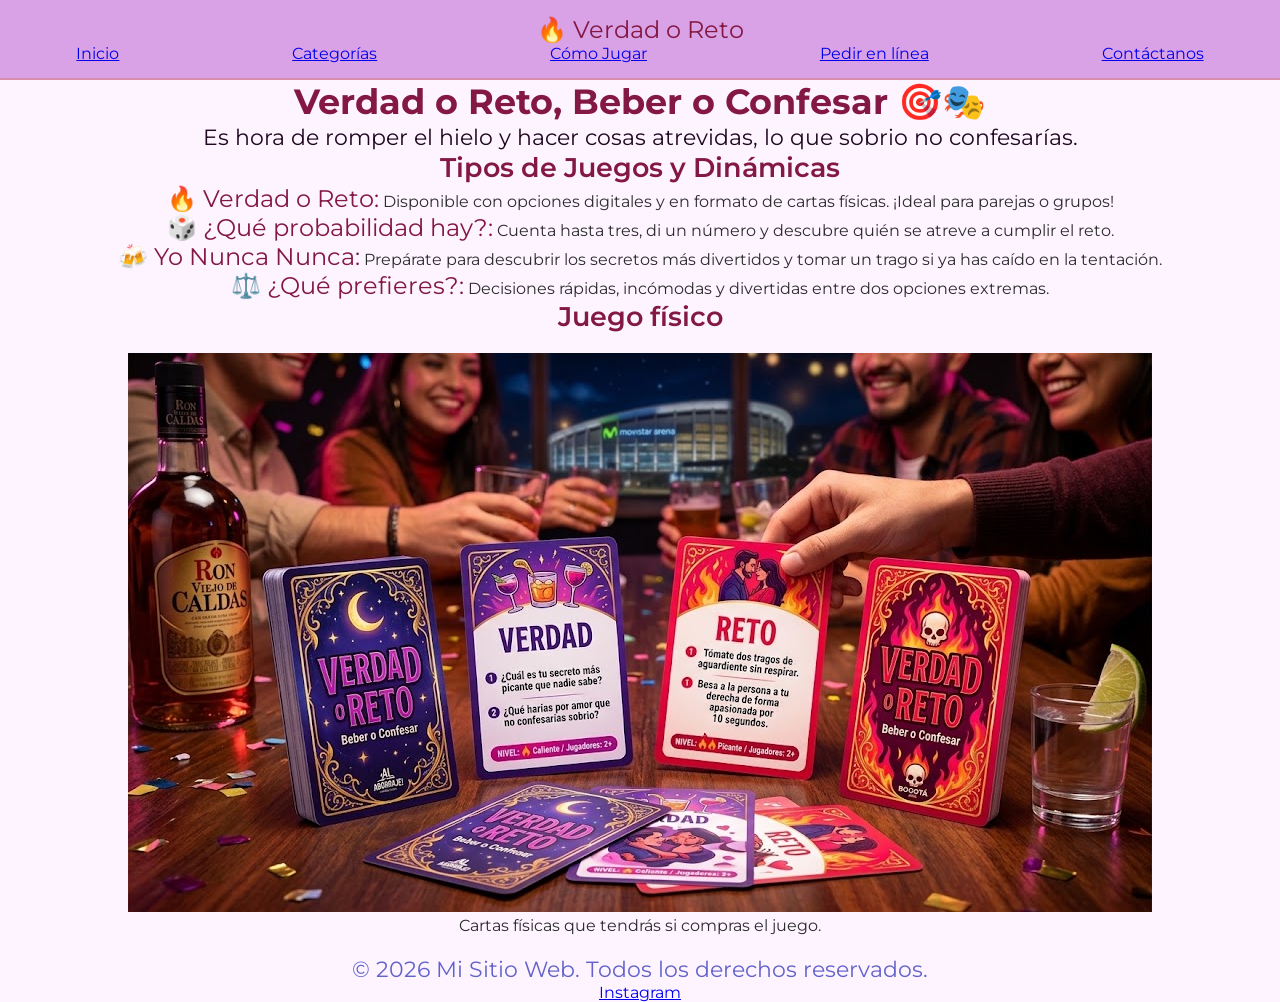
==== commit 6644fd7a: "Reestructura el proyecto base y elimina plantillas anteriores" ====
--- a/index.html
+++ b/index.html
@@ -3,108 +3,70 @@
 <head>
     <meta charset="UTF-8">
     <meta name="viewport" content="width=device-width, initial-scale=1.0">
-     <!--BOOTSTRAP-->
-     <link href="https://cdn.jsdelivr.net/npm/bootstrap@5.3.3/dist/css/bootstrap.min.css" rel="stylesheet" integrity="sha384-QWTKZyjpPEjISv5WaRU9OFeRpok6YctnYmDr5pNlyT2bRjXh0JMhjY6hW+ALEwIH" crossorigin="anonymous">
+    
+
     <link rel="stylesheet" href="styles/styles.css">
     <title>Verdad o Reto</title>
 </head>
 <body>
 
-<header>
-        <nav class="navbar navbar-expand-lg" style="background-color: #d9a1e6;">
-            <div class="container-fluid">
-                <!-- Tu logo -->
-                <a class="navbar-brand" href="index.html" style="color: #831843; font-weight: bold;">🔥 Verdad o Reto</a>
-                
-                <!-- Botón hamburguesa para mobile -->
-                <button class="navbar-toggler" type="button" data-bs-toggle="collapse" data-bs-target="#navbarNav" aria-controls="navbarNav" aria-expanded="false" aria-label="Toggle navigation">
-                    <span class="navbar-toggler-icon"></span>
-                </button>
-                
-                <!-- adaptación links -->
-                <div class="collapse navbar-collapse justify-content-end" id="navbarNav">
-                    <ul class="navbar-nav">
-                        <li class="nav-item"><a class="nav-link" href="index.html">Inicio</a></li>
-                        <li class="nav-item"><a class="nav-link" href="pages/categorias.html">Categorías</a></li>
-                        <li class="nav-item"><a class="nav-link" href="pages/como_jugar.html">Cómo Jugar</a></li>
-                        <li class="nav-item"><a class="nav-link" href="pages/pedirenlinea.html">Pedir en línea</a></li>
-                        <li class="nav-item"><a class="nav-link" href="pages/contacto.html">Contáctanos</a></li>
-                    </ul>
-                </div>
-            </div>
+    <header>
+        <p><strong>🔥 Verdad o Reto</strong></p>
+        <nav>
+            <ul class="nav-ul">
+                <li><a href="index.html">Inicio</a></li>
+                <li><a href="pages/categorias.html">Categorías</a></li>
+                <li><a href="pages/como_jugar.html">Cómo Jugar</a></li>
+                <li><a href="pages/pedirenlinea.html">Pedir en línea</a></li>
+                <li><a href="pages/contacto.html">Contáctanos</a></li>
+            </ul>
         </nav>
     </header>
 
-   <main>
-        <div class="home-grid">
-            <!-- Sección de Presentación -->
-            <section class="home-hero">
-                <h1>Verdad o Reto, Beber o Confesar 🎯🎭</h1>
-                <p>Es hora de romper el hielo y hacer cosas atrevidas, lo que sobrio no confesarías.</p>
-            </section>
+    <main>
+        
+        <!-- Sección de Presentación -->
+        <section>
+            <h1>Verdad o Reto, Beber o Confesar 🎯🎭</h1>
+            <p>Es hora de romper el hielo y hacer cosas atrevidas, lo que sobrio no confesarías.</p>
+        </section>
 
-            <!-- Sección de Información General -->
-            <section class="home-info presentation">
-                <h2>Tipos de Juegos y Dinámicas</h2>
-                <ul>
-                    <li class="juego-section">
-                        <h1>🔥 Verdad o Reto:</h1> <h3>Disponible con opciones digitales y en formato de cartas físicas. ¡Ideal para parejas o grupos!</h3>
-                    </li>
-                    <li class="juego-section">
-                        <h1>🎲 ¿Qué probabilidad hay?:</h1> <h3> Cuenta hasta tres, di un número y descubre quién se atreve a cumplir el reto.</h3>
-                    </li>
-                    <li class="juego-section">
-                        <h1>🍻 Yo Nunca Nunca:</h1> <h3>Prepárate para descubrir los secretos más divertidos y tomar un trago si ya has caído en la tentación.</h3>
-                    </li>
-                    <li class="juego-section">
-                        <h1>⚖️ ¿Qué prefieres?:</h1> <h3>Decisiones rápidas, incómodas y divertidas entre dos opciones extremas.</h3>
-                    </li>
-                </ul>
-            </section>
+        <!-- Sección de Información General -->
+        <section>
+            <h2>Tipos de Juegos y Dinámicas</h2>
+            <ul>
+                <li>
+                    <strong>🔥 Verdad o Reto:</strong> Disponible con opciones digitales y en formato de cartas físicas. ¡Ideal para parejas o grupos!
+                </li>
+                <li>
+                    <strong>🎲 ¿Qué probabilidad hay?:</strong> Cuenta hasta tres, di un número y descubre quién se atreve a cumplir el reto.
+                </li>
+                <li>
+                    <strong>🍻 Yo Nunca Nunca:</strong> Prepárate para descubrir los secretos más divertidos y tomar un trago si ya has caído en la tentación.
+                </li>
+                <li>
+                    <strong>⚖️ ¿Qué prefieres?:</strong> Decisiones rápidas, incómodas y divertidas entre dos opciones extremas.
+                </li>
+            </ul>
+        </section>
 
-            <!-- Sección de Juego Físico con Carrusel de Bootstrap -->
-            <section class="home-image">
-                <h2>Juego físico</h2>
-                
-                <div id="carouselExample" class="carousel slide" data-bs-ride="carousel">
-                    <div class="carousel-inner">
-                        <!-- Primera diapositiva -->
-                        <div class="carousel-item active">
-                            <figure class="images-1 m-0">
-                                <img src="Assets/portada_.jpeg" alt="Fotografía del juego Verdad o Reto" class="d-block w-100">
-                                <figcaption>Cartas físicas que tendrás si compras el juego.</figcaption>
-                            </figure>
-                        </div>
-                        <!-- Segunda diapositiva -->
-                        <div class="carousel-item">
-                            <figure class="images-1 m-0">
-                                <img src="Assets/esto_o_aquello.jpeg" alt="Imagen de Esto o Aquello" class="d-block w-100">
-                                <figcaption>Un juego que desafía tus elecciones y provoca situaciones hilarantes.</figcaption>
-                            </figure>
-                        </div>
-                    </div>
-                    <!-- Controles carrusel -->
-                    <button class="carousel-control-prev" type="button" data-bs-target="#carouselExample" data-bs-slide="prev">
-                        <span class="carousel-control-prev-icon bg-dark rounded-circle p-2" aria-hidden="true"></span>
-                        <span class="visually-hidden">Anterior</span>
-                    </button>
-                    <button class="carousel-control-next" type="button" data-bs-target="#carouselExample" data-bs-slide="next">
-                        <span class="carousel-control-next-icon bg-dark rounded-circle p-2" aria-hidden="true"></span>
-                        <span class="visually-hidden">Siguiente</span>
-                    </button>
-                </div>
+        <!-- Sección de Juego Físico con Imagen -->
+        <section>
+            <h2>Juego físico</h2>
+            <figure>
+                <img src="Assets/portada_.jpeg" alt="Fotografía del juego Verdad o Reto">
+                <figcaption>Cartas físicas que tendrás si compras el juego.</figcaption>
+            </figure>
+        </section>
 
-            </section>
-        </div>
     </main>
+
     <footer>
         <p class="p-footer">&copy; 2026 Mi Sitio Web. Todos los derechos reservados.</p>
         <ul>
             <li><a href="https://instagram.com/beber_o_confesar" target="_blank" rel="noopener noreferrer">Instagram</a></li>
         </ul>
     </footer>
-    <!--BOOTSTRAP-->
-    <script src="https://cdn.jsdelivr.net/npm/bootstrap@5.3.3/dist/js/bootstrap.bundle.min.js" integrity="sha384-YvpcrYf0tY3lHB60NNkmXc5s9fDVZLESaAA55NDzOxhy9GkcIdslK1eN7N6jIeHz" crossorigin="anonymous"></script>
 
 </body>
-</html>
+</html>
--- a/styles/styles.css
+++ b/styles/styles.css
@@ -32,7 +32,7 @@
     flex-direction: column;
     justify-content: space-between;
     align-items: center;
-    padding: 0 15px
+    padding: 0 15px;
     box-sizing: border-box;
 }   
 
@@ -40,7 +40,7 @@
     display: flex;
     flex-wrap: wrap;
     justify-content: space-around;
-    align-items:center-,
+    align-items:center;
     margin: 0;
     padding: 0;
     list-style: none;
@@ -268,3 +268,62 @@
             "juegos datos";
     }
 }
+/* ==========================================
+   Grid para el index mobile
+   ========================================== */
+.home-grid {
+    display: grid;
+    grid-template-columns: 1fr;
+    grid-template-areas: 
+        "hero"
+        "info"
+        "image";
+    gap: 25px;
+    max-width: 1200px;
+    margin: 0 auto;
+    padding: 20px;
+    width: 100%;
+    box-sizing: border-box;
+}
+
+.home-hero { grid-area: hero; }
+.home-info { grid-area: info; }
+.home-image { grid-area: image; }
+
+/* organizador columnas */
+@media (min-width: 1024px) {
+    .home-grid {
+        grid-template-columns: 1fr 1fr;
+        grid-template-areas: 
+            "hero hero"
+            "info image";
+    }
+}
+
+/* ==========================================
+   pseudoclases (Hover, Focus, Active)
+   ========================================== */
+
+/* movimiento suave */
+a, button, .nav-link {
+    transition: all 0.3s ease-in-out;
+}
+
+/* Efecto al pasar el mouse */
+.navbar-nav .nav-link:hover {
+    color: #831843 !important;
+    transform: translateY(-2px);
+}
+
+/* Efecto al seleccionar */
+.navbar-nav .nav-link:focus, 
+button:focus {
+    outline: 3px solid #b180b9;
+    outline-offset: 2px;
+}
+
+/* Efecto al hacer clic */
+.navbar-nav .nav-link:active, 
+button:active {
+    transform: scale(0.98);
+}
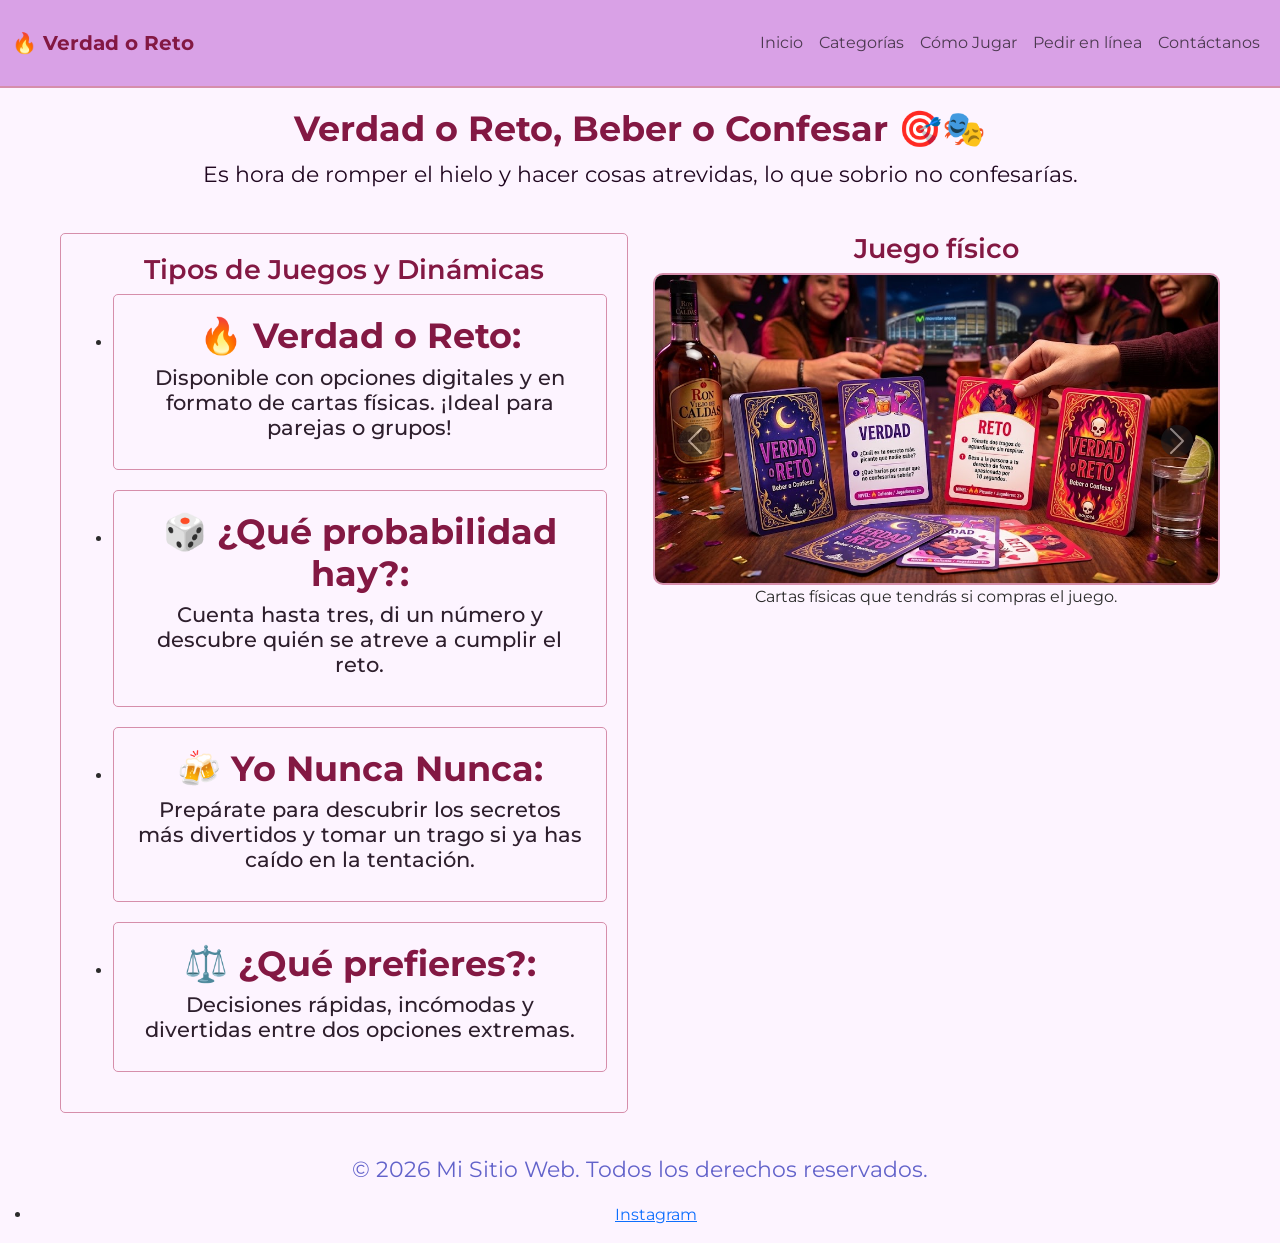
==== commit d0aab008: "Reestructura el proyecto base y elimina plantillas anteriores" ====
--- a/index.html
+++ b/index.html
@@ -3,70 +3,108 @@
 <head>
     <meta charset="UTF-8">
     <meta name="viewport" content="width=device-width, initial-scale=1.0">
-    
-
+     <!--BOOTSTRAP-->
+     <link href="https://cdn.jsdelivr.net/npm/bootstrap@5.3.3/dist/css/bootstrap.min.css" rel="stylesheet" integrity="sha384-QWTKZyjpPEjISv5WaRU9OFeRpok6YctnYmDr5pNlyT2bRjXh0JMhjY6hW+ALEwIH" crossorigin="anonymous">
     <link rel="stylesheet" href="styles/styles.css">
     <title>Verdad o Reto</title>
 </head>
 <body>
 
-    <header>
-        <p><strong>🔥 Verdad o Reto</strong></p>
-        <nav>
-            <ul class="nav-ul">
-                <li><a href="index.html">Inicio</a></li>
-                <li><a href="pages/categorias.html">Categorías</a></li>
-                <li><a href="pages/como_jugar.html">Cómo Jugar</a></li>
-                <li><a href="pages/pedirenlinea.html">Pedir en línea</a></li>
-                <li><a href="pages/contacto.html">Contáctanos</a></li>
-            </ul>
+<header>
+        <nav class="navbar navbar-expand-lg" style="background-color: #d9a1e6;">
+            <div class="container-fluid">
+                <!-- Tu logo -->
+                <a class="navbar-brand" href="index.html" style="color: #831843; font-weight: bold;">🔥 Verdad o Reto</a>
+                
+                <!-- Botón hamburguesa para mobile -->
+                <button class="navbar-toggler" type="button" data-bs-toggle="collapse" data-bs-target="#navbarNav" aria-controls="navbarNav" aria-expanded="false" aria-label="Toggle navigation">
+                    <span class="navbar-toggler-icon"></span>
+                </button>
+                
+                <!-- adaptación links -->
+                <div class="collapse navbar-collapse justify-content-end" id="navbarNav">
+                    <ul class="navbar-nav">
+                        <li class="nav-item"><a class="nav-link" href="index.html">Inicio</a></li>
+                        <li class="nav-item"><a class="nav-link" href="pages/categorias.html">Categorías</a></li>
+                        <li class="nav-item"><a class="nav-link" href="pages/como_jugar.html">Cómo Jugar</a></li>
+                        <li class="nav-item"><a class="nav-link" href="pages/pedirenlinea.html">Pedir en línea</a></li>
+                        <li class="nav-item"><a class="nav-link" href="pages/contacto.html">Contáctanos</a></li>
+                    </ul>
+                </div>
+            </div>
         </nav>
     </header>
 
-    <main>
-        
-        <!-- Sección de Presentación -->
-        <section>
-            <h1>Verdad o Reto, Beber o Confesar 🎯🎭</h1>
-            <p>Es hora de romper el hielo y hacer cosas atrevidas, lo que sobrio no confesarías.</p>
-        </section>
+   <main>
+        <div class="home-grid">
+            <!-- Sección de Presentación -->
+            <section class="home-hero">
+                <h1>Verdad o Reto, Beber o Confesar 🎯🎭</h1>
+                <p>Es hora de romper el hielo y hacer cosas atrevidas, lo que sobrio no confesarías.</p>
+            </section>
 
-        <!-- Sección de Información General -->
-        <section>
-            <h2>Tipos de Juegos y Dinámicas</h2>
-            <ul>
-                <li>
-                    <strong>🔥 Verdad o Reto:</strong> Disponible con opciones digitales y en formato de cartas físicas. ¡Ideal para parejas o grupos!
-                </li>
-                <li>
-                    <strong>🎲 ¿Qué probabilidad hay?:</strong> Cuenta hasta tres, di un número y descubre quién se atreve a cumplir el reto.
-                </li>
-                <li>
-                    <strong>🍻 Yo Nunca Nunca:</strong> Prepárate para descubrir los secretos más divertidos y tomar un trago si ya has caído en la tentación.
-                </li>
-                <li>
-                    <strong>⚖️ ¿Qué prefieres?:</strong> Decisiones rápidas, incómodas y divertidas entre dos opciones extremas.
-                </li>
-            </ul>
-        </section>
+            <!-- Sección de Información General -->
+            <section class="home-info presentation">
+                <h2>Tipos de Juegos y Dinámicas</h2>
+                <ul>
+                    <li class="juego-section">
+                        <h1>🔥 Verdad o Reto:</h1> <h3>Disponible con opciones digitales y en formato de cartas físicas. ¡Ideal para parejas o grupos!</h3>
+                    </li>
+                    <li class="juego-section">
+                        <h1>🎲 ¿Qué probabilidad hay?:</h1> <h3> Cuenta hasta tres, di un número y descubre quién se atreve a cumplir el reto.</h3>
+                    </li>
+                    <li class="juego-section">
+                        <h1>🍻 Yo Nunca Nunca:</h1> <h3>Prepárate para descubrir los secretos más divertidos y tomar un trago si ya has caído en la tentación.</h3>
+                    </li>
+                    <li class="juego-section">
+                        <h1>⚖️ ¿Qué prefieres?:</h1> <h3>Decisiones rápidas, incómodas y divertidas entre dos opciones extremas.</h3>
+                    </li>
+                </ul>
+            </section>
 
-        <!-- Sección de Juego Físico con Imagen -->
-        <section>
-            <h2>Juego físico</h2>
-            <figure>
-                <img src="Assets/portada_.jpeg" alt="Fotografía del juego Verdad o Reto">
-                <figcaption>Cartas físicas que tendrás si compras el juego.</figcaption>
-            </figure>
-        </section>
+            <!-- Sección de Juego Físico con Carrusel de Bootstrap -->
+            <section class="home-image">
+                <h2>Juego físico</h2>
+                
+                <div id="carouselExample" class="carousel slide" data-bs-ride="carousel">
+                    <div class="carousel-inner">
+                        <!-- Primera diapositiva -->
+                        <div class="carousel-item active">
+                            <figure class="images-1 m-0">
+                                <img src="Assets/portada_.jpeg" alt="Fotografía del juego Verdad o Reto" class="d-block w-100">
+                                <figcaption>Cartas físicas que tendrás si compras el juego.</figcaption>
+                            </figure>
+                        </div>
+                        <!-- Segunda diapositiva -->
+                        <div class="carousel-item">
+                            <figure class="images-1 m-0">
+                                <img src="Assets/esto_o_aquello.jpeg" alt="Imagen de Esto o Aquello" class="d-block w-100">
+                                <figcaption>Un juego que desafía tus elecciones y provoca situaciones hilarantes.</figcaption>
+                            </figure>
+                        </div>
+                    </div>
+                    <!-- Controles carrusel -->
+                    <button class="carousel-control-prev" type="button" data-bs-target="#carouselExample" data-bs-slide="prev">
+                        <span class="carousel-control-prev-icon bg-dark rounded-circle p-2" aria-hidden="true"></span>
+                        <span class="visually-hidden">Anterior</span>
+                    </button>
+                    <button class="carousel-control-next" type="button" data-bs-target="#carouselExample" data-bs-slide="next">
+                        <span class="carousel-control-next-icon bg-dark rounded-circle p-2" aria-hidden="true"></span>
+                        <span class="visually-hidden">Siguiente</span>
+                    </button>
+                </div>
 
+            </section>
+        </div>
     </main>
-
     <footer>
         <p class="p-footer">&copy; 2026 Mi Sitio Web. Todos los derechos reservados.</p>
         <ul>
             <li><a href="https://instagram.com/beber_o_confesar" target="_blank" rel="noopener noreferrer">Instagram</a></li>
         </ul>
     </footer>
+    <!--BOOTSTRAP-->
+    <script src="https://cdn.jsdelivr.net/npm/bootstrap@5.3.3/dist/js/bootstrap.bundle.min.js" integrity="sha384-YvpcrYf0tY3lHB60NNkmXc5s9fDVZLESaAA55NDzOxhy9GkcIdslK1eN7N6jIeHz" crossorigin="anonymous"></script>
 
 </body>
 </html>
